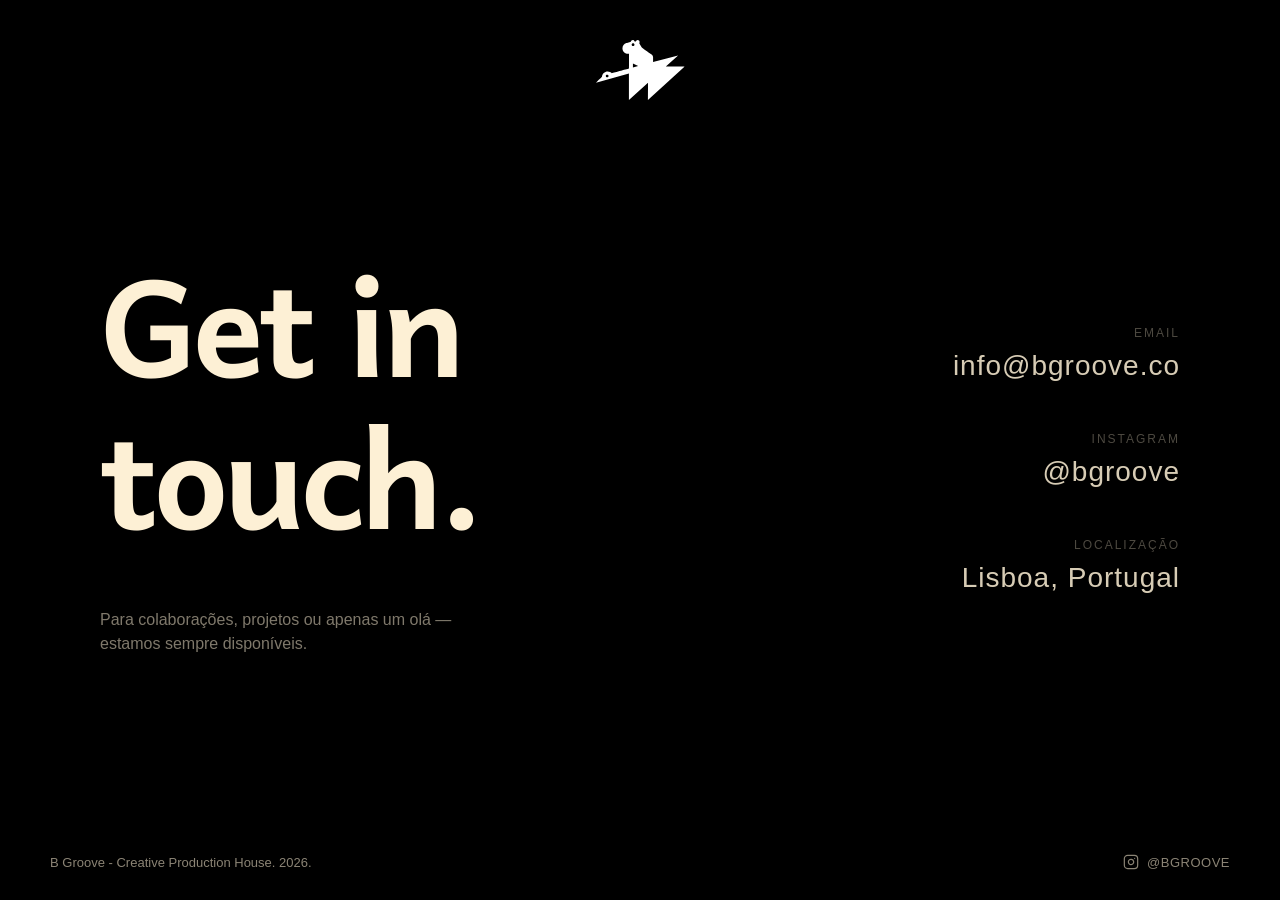
==== contact.html @ 79c579fb "Add files via upload" ====
<!DOCTYPE html>
<html lang="pt">
<head>
    <meta charset="UTF-8">
    <meta name="viewport" content="width=device-width, initial-scale=1.0">
    <title>B Groove - Contact</title>
    <link rel="icon" type="image/svg+xml" href="Asset 1.svg">
    <link rel="stylesheet" href="stylecontact.css">
</head>
<body>

    <!-- Overlay de Navegação Fullscreen -->
    <div class="nav-overlay" id="nav-overlay">

        <!-- Botão X para fechar -->
        <button class="nav-close" id="nav-close" aria-label="Fechar menu">
            <svg width="28" height="28" viewBox="0 0 24 24" fill="none" stroke="currentColor" stroke-width="1.5" stroke-linecap="round">
                <line x1="6" y1="6" x2="18" y2="18"></line>
                <line x1="18" y1="6" x2="6" y2="18"></line>
            </svg>
        </button>

          <nav class="nav-content">
            <a href="directors.html">Directors</a>
            <a href="photographers.html">Photographers</a>
            <a href="filmtv.html">Film & TV</a>
            <a href="Production Services.html">Production Services</a>
            <a href="https://spritz.com.br/" target="_blank" rel="noopener">Spritz</a>
            <a href="us.html">Us.</a>
            <a href="contact.html">Contact</a>
        </nav>
    </div>

    <!-- Logo Central (Botão de Navegação) -->
    <div class="logo-container" id="logo-toggle">
        <img src="Asset 1.svg" alt="B Groove Logo">
    </div>

    <!-- Conteúdo Principal -->
    <main class="contact-content">

        <div class="contact-left">
            <h1 class="contact-title">Get in<br>touch.</h1>
            <p class="contact-subtitle">
                Para colaborações, projetos ou apenas um olá — estamos sempre disponíveis.
            </p>
        </div>

        <div class="contact-right">

            <div class="contact-block">
                <span class="contact-label">Email</span>
                <a href="mailto:info@bgroove.co" class="contact-link">info@bgroove.co</a>
            </div>

            <div class="contact-block">
                <span class="contact-label">Instagram</span>
                <a href="https://www.instagram.com/bgroove.co/" target="_blank" rel="noopener" class="contact-link">@bgroove</a>
            </div>

            <div class="contact-block">
                <span class="contact-label">Localização</span>
                <span class="contact-link">Lisboa, Portugal</span>
            </div>

        </div>

    </main>

    <!-- Footer -->
    <footer class="site-footer">
        <p class="footer-desc">
            B Groove - Creative Production House. 2026.
        </p>

        <a href="https://www.instagram.com/bgroove.co/" target="_blank" rel="noopener" class="footer-instagram">
            <svg width="16" height="16" viewBox="0 0 24 24" fill="none" stroke="currentColor" stroke-width="1.8" stroke-linecap="round" stroke-linejoin="round">
                <rect x="2" y="2" width="20" height="20" rx="5" ry="5"></rect>
                <path d="M16 11.37A4 4 0 1 1 12.63 8 4 4 0 0 1 16 11.37z"></path>
                <line x1="17.5" y1="6.5" x2="17.51" y2="6.5"></line>
            </svg>
            <span>@bgroove</span>
        </a>
    </footer>

    <!-- Scripts -->
    <script src="scriptcontact.js"></script>

</body>
</html>
---- stylecontact.css ----
@import url('https://api.fontshare.com/v2/css?f[]=general-sans@400,500,600,700&display=swap');
@import url('https://fonts.googleapis.com/css2?family=Harmattan:wght@400;700&display=swap');

* {
    margin: 0;
    padding: 0;
    box-sizing: border-box;
}

html, body {
    width: 100%;
    height: 100%;
    overflow: hidden;
    background-color: #000;
    font-family: 'General Sans', sans-serif;
    color: #FDF0D5;
    user-select: none;
    overscroll-behavior: none;
}

/* ==========================================================================
   1. LOGO CENTRAL & NAVEGAÇÃO
   ========================================================================== */
.logo-container {
    position: fixed;
    top: 40px;
    left: 50%;
    transform: translateX(-50%);
    z-index: 1000;
    cursor: pointer;
    transition: transform 0.3s ease;
}

.logo-container:hover {
    transform: translateX(-50%) scale(1.08);
}

.logo-container img {
    height: 60px;
    width: auto;
    display: block;
    filter: brightness(0) invert(1);
    opacity: 1;
}

.nav-overlay {
    position: fixed;
    top: 0;
    left: 0;
    width: 100vw;
    height: 100vh;
    background: rgba(0, 0, 0, 0.95);
    backdrop-filter: blur(15px);
    display: flex;
    align-items: center;
    justify-content: center;
    opacity: 0;
    visibility: hidden;
    transition: opacity 0.5s cubic-bezier(0.25, 1, 0.5, 1), visibility 0.5s ease;
    z-index: 999;
}

.nav-overlay.is-open {
    opacity: 1;
    visibility: visible;
}

.nav-content {
    display: flex;
    flex-direction: column;
    gap: 20px;
    text-align: center;
}

.nav-content a {
    font-family: 'General Sans', sans-serif;
    color: #FDF0D5;
    text-decoration: none;
    font-size: 24px;
    font-weight: 500;
    text-transform: uppercase;
    letter-spacing: 2px;
    opacity: 0.4;
    transition: opacity 0.3s ease, transform 0.3s ease;
}

.nav-content a:hover {
    opacity: 1;
    transform: scale(1.05);
}

.nav-close {
    position: absolute;
    top: 40px;
    right: 50px;
    background: none;
    border: none;
    color: #FDF0D5;
    cursor: pointer;
    padding: 8px;
    opacity: 0.5;
    transition: opacity 0.3s ease, transform 0.3s ease;
    z-index: 1001;
}

.nav-close:hover {
    opacity: 1;
    transform: rotate(90deg);
}

/* ==========================================================================
   2. CONTEÚDO DE CONTACTO
   ========================================================================== */
.contact-content {
    position: fixed;
    top: 0;
    left: 0;
    width: 100vw;
    height: 100vh;
    display: flex;
    justify-content: space-between;
    align-items: center;
    padding: 120px 100px 100px;
    gap: 60px;
    z-index: 1;
}

/* ----- Lado Esquerdo: Título Grande ----- */
.contact-left {
    flex: 1;
    max-width: 50%;
}

.contact-title {
    font-family: 'Harmattan', sans-serif;
    font-size: clamp(6rem, 14vw, 16rem);
    font-weight: 700;
    line-height: 0.85;
    letter-spacing: -0.03em;
    color: #FDF0D5;
    margin-bottom: 40px;
}

.contact-subtitle {
    font-family: 'General Sans', sans-serif;
    font-size: 16px;
    font-weight: 400;
    line-height: 1.5;
    color: #FDF0D5;
    opacity: 0.5;
    max-width: 380px;
}

/* ----- Lado Direito: Blocos de Contacto ----- */
.contact-right {
    flex: 1;
    max-width: 45%;
    display: flex;
    flex-direction: column;
    gap: 50px;
    align-items: flex-end;
    text-align: right;
}

.contact-block {
    display: flex;
    flex-direction: column;
    gap: 10px;
    align-items: flex-end;
}

.contact-label {
    font-family: 'General Sans', sans-serif;
    font-size: 12px;
    font-weight: 500;
    letter-spacing: 2px;
    text-transform: uppercase;
    color: #FDF0D5;
    opacity: 0.3;
}

.contact-link {
    font-family: 'General Sans', sans-serif;
    font-size: 28px;
    font-weight: 500;
    letter-spacing: 1px;
    color: #FDF0D5;
    text-decoration: none;
    opacity: 0.85;
    transition: opacity 0.3s ease, transform 0.3s ease;
    display: inline-block;
}

a.contact-link:hover {
    opacity: 1;
    transform: translateX(-6px);
}

/* ==========================================================================
   3. FOOTER
   ========================================================================== */
.site-footer {
    position: fixed;
    bottom: 30px;
    left: 0;
    width: 100%;
    z-index: 10;
    display: flex;
    justify-content: space-between;
    align-items: center;
    padding: 0 50px;
    pointer-events: none;
    opacity: 0.55;
    transition: opacity 0.4s ease;
}

.site-footer:hover {
    opacity: 1;
}

.site-footer * {
    pointer-events: auto;
}

.footer-desc {
    font-family: 'General Sans', sans-serif;
    font-size: 13px;
    font-weight: 400;
    color: #FDF0D5;
    max-width: 380px;
}

.footer-instagram {
    display: inline-flex;
    align-items: center;
    gap: 8px;
    font-family: 'General Sans', sans-serif;
    font-size: 13px;
    font-weight: 500;
    letter-spacing: 0.5px;
    text-transform: uppercase;
    color: #FDF0D5;
    text-decoration: none;
    transition: transform 0.3s ease, opacity 0.3s ease;
}

.footer-instagram:hover {
    transform: translateY(-2px);
    opacity: 0.8;
}

.footer-instagram svg {
    display: block;
}

/* ==========================================================================
   4. RESPONSIVO
   ========================================================================== */
@media (max-width: 900px) {
    .contact-content {
        flex-direction: column;
        justify-content: flex-start;
        align-items: flex-start;
        padding: 140px 40px 100px;
        gap: 40px;
        overflow-y: auto;
    }

    .contact-left,
    .contact-right {
        max-width: 100%;
        align-items: flex-start;
        text-align: left;
    }

    .contact-block {
        align-items: flex-start;
    }

    a.contact-link:hover {
        transform: translateX(6px);
    }

    .contact-title {
        margin-bottom: 20px;
    }
}
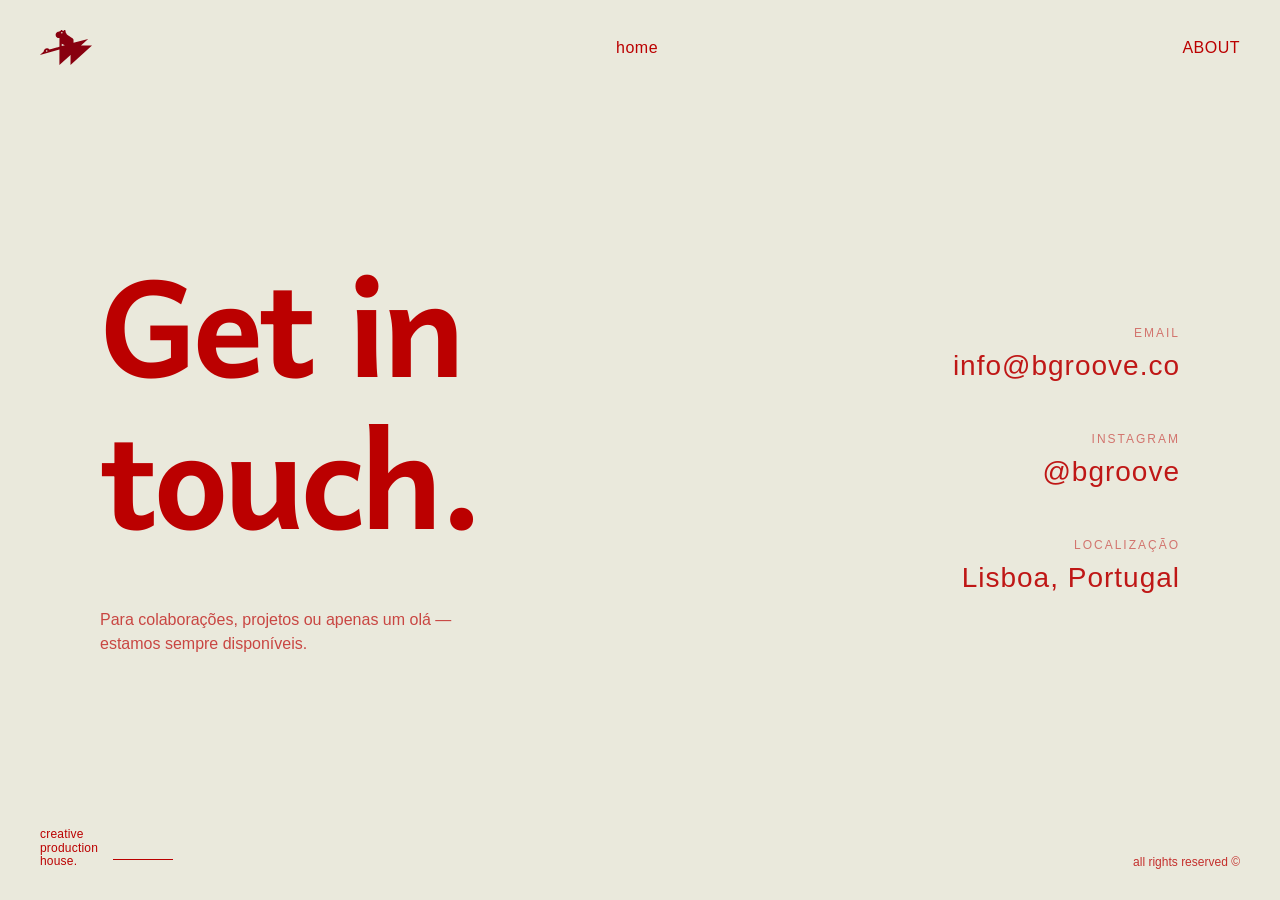
==== commit 36d7cc35: "Add files via upload" ====
--- a/contact.html
+++ b/contact.html
@@ -11,34 +11,35 @@
 
     <!-- Overlay de Navegação Fullscreen -->
     <div class="nav-overlay" id="nav-overlay">
-
-        <!-- Botão X para fechar -->
         <button class="nav-close" id="nav-close" aria-label="Fechar menu">
             <svg width="28" height="28" viewBox="0 0 24 24" fill="none" stroke="currentColor" stroke-width="1.5" stroke-linecap="round">
                 <line x1="6" y1="6" x2="18" y2="18"></line>
                 <line x1="18" y1="6" x2="6" y2="18"></line>
             </svg>
         </button>
-
-          <nav class="nav-content">
-            <a href="directors.html">Directors</a>
-            <a href="photographers.html">Photographers</a>
-            <a href="filmtv.html">Film & TV</a>
-            <a href="Production Services.html">Production Services</a>
-            <a href="https://spritz.com.br/" target="_blank" rel="noopener">Spritz</a>
-            <a href="us.html">Us.</a>
-            <a href="contact.html">Contact</a>
+        <nav class="nav-content">
+            <a href="index.html">home</a>
+            <a href="directors.html">directors</a>
+            <a href="photographers.html">photographers</a>
+            <a href="filmtv.html">film & tv</a>
+            <a href="international.html">international</a>
+            <a href="https://spritz.com.br/" target="_blank" rel="noopener">spritz</a>
+            <a href="us.html">us.</a>
+            <a href="contact.html" class="active">contact</a>
         </nav>
     </div>
 
-    <!-- Logo Central (Botão de Navegação) -->
-    <div class="logo-container" id="logo-toggle">
-        <img src="Asset 1.svg" alt="B Groove Logo">
-    </div>
+    <!-- Top Bar -->
+    <header class="top-bar">
+        <div class="logo-container" id="logo-toggle">
+            <img src="Asset 1.svg" alt="B Groove Logo">
+        </div>
+        <a href="index.html" class="home-link">home</a>
+        <a href="us.html" class="about-link">ABOUT</a>
+    </header>
 
     <!-- Conteúdo Principal -->
     <main class="contact-content">
-
         <div class="contact-left">
             <h1 class="contact-title">Get in<br>touch.</h1>
             <p class="contact-subtitle">
@@ -47,7 +48,6 @@
         </div>
 
         <div class="contact-right">
-
             <div class="contact-block">
                 <span class="contact-label">Email</span>
                 <a href="mailto:info@bgroove.co" class="contact-link">info@bgroove.co</a>
@@ -62,25 +62,18 @@
                 <span class="contact-label">Localização</span>
                 <span class="contact-link">Lisboa, Portugal</span>
             </div>
-
         </div>
-
     </main>
 
     <!-- Footer -->
     <footer class="site-footer">
-        <p class="footer-desc">
-            B Groove - Creative Production House. 2026.
-        </p>
-
-        <a href="https://www.instagram.com/bgroove.co/" target="_blank" rel="noopener" class="footer-instagram">
-            <svg width="16" height="16" viewBox="0 0 24 24" fill="none" stroke="currentColor" stroke-width="1.8" stroke-linecap="round" stroke-linejoin="round">
-                <rect x="2" y="2" width="20" height="20" rx="5" ry="5"></rect>
-                <path d="M16 11.37A4 4 0 1 1 12.63 8 4 4 0 0 1 16 11.37z"></path>
-                <line x1="17.5" y1="6.5" x2="17.51" y2="6.5"></line>
-            </svg>
-            <span>@bgroove</span>
-        </a>
+        <div class="footer-left">
+            <div class="text">creative<br>production<br>house.</div>
+            <div class="red-line"></div>
+        </div>
+        <div class="footer-right">
+            <span class="copyright">all rights reserved ©</span>
+        </div>
     </footer>
 
     <!-- Scripts -->
--- a/stylecontact.css
+++ b/stylecontact.css
@@ -11,58 +11,77 @@
     width: 100%;
     height: 100%;
     overflow: hidden;
-    background-color: #000;
-    font-family: 'General Sans', sans-serif;
-    color: #FDF0D5;
+    background-color: #eae9dc; /* Fundo creme */
+    font-family: 'General Sans', sans-serif;
+    color: #bb0000; /* Texto vermelho */
     user-select: none;
     overscroll-behavior: none;
 }
 
 /* ==========================================================================
-   1. LOGO CENTRAL & NAVEGAÇÃO
+   NAV OVERLAY & TOP BAR
    ========================================================================== */
-.logo-container {
-    position: fixed;
-    top: 40px;
-    left: 50%;
-    transform: translateX(-50%);
-    z-index: 1000;
-    cursor: pointer;
-    transition: transform 0.3s ease;
-}
-
-.logo-container:hover {
-    transform: translateX(-50%) scale(1.08);
-}
-
-.logo-container img {
-    height: 60px;
-    width: auto;
-    display: block;
-    filter: brightness(0) invert(1);
-    opacity: 1;
-}
-
-.nav-overlay {
+.top-bar {
     position: fixed;
     top: 0;
     left: 0;
-    width: 100vw;
-    height: 100vh;
-    background: rgba(0, 0, 0, 0.95);
-    backdrop-filter: blur(15px);
+    width: 100%;
+    padding: 30px 40px;
+    display: flex;
+    justify-content: space-between;
+    align-items: center;
+    z-index: 1000;
+}
+
+.logo-container {
+    cursor: pointer;
+    transition: transform 0.3s ease;
+}
+
+.logo-container:hover {
+    transform: scale(1.05);
+}
+
+.logo-container img {
+    height: 35px;
+    width: auto;
+    display: block;
+    filter: brightness(0) saturate(100%) invert(9%) sepia(80%) saturate(5000%) hue-rotate(345deg) brightness(85%) contrast(110%);
+}
+
+.home-link, .about-link {
+    font-family: 'General Sans', sans-serif;
+    color: #bb0000;
+    text-decoration: none;
+    font-size: 16px;
+    font-weight: 400;
+    letter-spacing: 0.5px;
+}
+
+.about-link {
+    text-transform: uppercase;
+}
+
+.nav-overlay {
+    position: fixed;
+    inset: 0;
+    background: rgba(234, 233, 220, 0.95);
+    backdrop-filter: blur(10px);
     display: flex;
     align-items: center;
     justify-content: center;
     opacity: 0;
+    pointer-events: none;
     visibility: hidden;
-    transition: opacity 0.5s cubic-bezier(0.25, 1, 0.5, 1), visibility 0.5s ease;
-    z-index: 999;
+    transition: opacity 0.5s cubic-bezier(0.22, 1, 0.36, 1), visibility 0s linear 0.5s;
+    z-index: 9999;
 }
 
 .nav-overlay.is-open {
     opacity: 1;
+    pointer-events: auto;
     visibility: visible;
+    transition: opacity 0.5s cubic-bezier(0.22, 1, 0.36, 1), visibility 0s linear 0s;
 }
 
 .nav-content {
@@ -73,20 +92,17 @@
 }
 
 .nav-content a {
-    font-family: 'General Sans', sans-serif;
-    color: #FDF0D5;
+    font-weight: 400;
+    color: #bb0000;
     text-decoration: none;
     font-size: 24px;
-    font-weight: 500;
-    text-transform: uppercase;
-    letter-spacing: 2px;
-    opacity: 0.4;
-    transition: opacity 0.3s ease, transform 0.3s ease;
-}
-
-.nav-content a:hover {
+    opacity: 0.6;
+    transition: opacity 0.3s ease;
+}
+
+.nav-content a:hover,
+.nav-content a.active {
     opacity: 1;
-    transform: scale(1.05);
 }
 
 .nav-close {
@@ -95,12 +111,11 @@
     right: 50px;
     background: none;
     border: none;
-    color: #FDF0D5;
+    color: #bb0000;
     cursor: pointer;
     padding: 8px;
     opacity: 0.5;
     transition: opacity 0.3s ease, transform 0.3s ease;
-    z-index: 1001;
 }
 
 .nav-close:hover {
@@ -109,14 +124,11 @@
 }
 
 /* ==========================================================================
-   2. CONTEÚDO DE CONTACTO
+   CONTEÚDO DE CONTACTO
    ========================================================================== */
 .contact-content {
     position: fixed;
-    top: 0;
-    left: 0;
-    width: 100vw;
-    height: 100vh;
+    inset: 0;
     display: flex;
     justify-content: space-between;
     align-items: center;
@@ -137,7 +149,7 @@
     font-weight: 700;
     line-height: 0.85;
     letter-spacing: -0.03em;
-    color: #FDF0D5;
+    color: #bb0000;
     margin-bottom: 40px;
 }
 
@@ -146,8 +158,8 @@
     font-size: 16px;
     font-weight: 400;
     line-height: 1.5;
-    color: #FDF0D5;
-    opacity: 0.5;
+    color: #bb0000;
+    opacity: 0.7;
     max-width: 380px;
 }
 
@@ -175,8 +187,8 @@
     font-weight: 500;
     letter-spacing: 2px;
     text-transform: uppercase;
-    color: #FDF0D5;
-    opacity: 0.3;
+    color: #bb0000;
+    opacity: 0.5;
 }
 
 .contact-link {
@@ -184,9 +196,9 @@
     font-size: 28px;
     font-weight: 500;
     letter-spacing: 1px;
-    color: #FDF0D5;
+    color: #bb0000;
     text-decoration: none;
-    opacity: 0.85;
+    opacity: 0.9;
     transition: opacity 0.3s ease, transform 0.3s ease;
     display: inline-block;
 }
@@ -197,71 +209,65 @@
 }
 
 /* ==========================================================================
-   3. FOOTER
+   FOOTER
    ========================================================================== */
 .site-footer {
     position: fixed;
     bottom: 30px;
     left: 0;
     width: 100%;
-    z-index: 10;
+    padding: 0 40px;
     display: flex;
     justify-content: space-between;
-    align-items: center;
-    padding: 0 50px;
+    align-items: flex-end;
+    z-index: 100;
     pointer-events: none;
-    opacity: 0.55;
-    transition: opacity 0.4s ease;
-}
-
-.site-footer:hover {
-    opacity: 1;
-}
-
-.site-footer * {
+}
+
+.footer-left {
+    display: flex;
+    align-items: flex-end;
+    gap: 15px;
     pointer-events: auto;
 }
 
-.footer-desc {
-    font-family: 'General Sans', sans-serif;
-    font-size: 13px;
-    font-weight: 400;
-    color: #FDF0D5;
-    max-width: 380px;
-}
-
-.footer-instagram {
-    display: inline-flex;
-    align-items: center;
-    gap: 8px;
-    font-family: 'General Sans', sans-serif;
-    font-size: 13px;
-    font-weight: 500;
-    letter-spacing: 0.5px;
-    text-transform: uppercase;
-    color: #FDF0D5;
-    text-decoration: none;
-    transition: transform 0.3s ease, opacity 0.3s ease;
-}
-
-.footer-instagram:hover {
-    transform: translateY(-2px);
+.footer-left .text {
+    font-family: 'General Sans', sans-serif;
+    font-size: 12px;
+    line-height: 1.1;
+    text-transform: lowercase;
+    letter-spacing: 0.2px;
+    margin-bottom: 2px;
+    color: #bb0000;
+}
+
+.red-line {
+    width: 60px;
+    height: 1.5px;
+    background-color: #bb0000;
+    margin-bottom: 10px;
+}
+
+.footer-right {
+    pointer-events: auto;
+}
+
+.copyright {
+    font-family: 'General Sans', sans-serif;
+    font-size: 12px;
     opacity: 0.8;
-}
-
-.footer-instagram svg {
-    display: block;
+    color: #bb0000;
 }
 
 /* ==========================================================================
-   4. RESPONSIVO
+   RESPONSIVO (MOBILE)
    ========================================================================== */
 @media (max-width: 900px) {
     .contact-content {
         flex-direction: column;
         justify-content: flex-start;
         align-items: flex-start;
-        padding: 140px 40px 100px;
+        padding: 120px 30px 100px;
         gap: 40px;
         overflow-y: auto;
     }
@@ -277,11 +283,37 @@
         align-items: flex-start;
     }
 
+    .contact-title {
+        font-size: 4rem;
+        margin-bottom: 20px;
+    }
+
+    .contact-subtitle {
+        font-size: 14px;
+    }
+
+    .contact-link {
+        font-size: 20px;
+    }
+
     a.contact-link:hover {
         transform: translateX(6px);
     }
 
-    .contact-title {
-        margin-bottom: 20px;
+    .site-footer {
+        bottom: 15px;
+        flex-direction: column;
+        align-items: flex-start;
+        gap: 15px;
+        padding: 0 20px;
+    }
+
+    .footer-left .text,
+    .copyright {
+        font-size: 10px;
+    }
+    
+    .red-line {
+        width: 40px;
     }
 }
